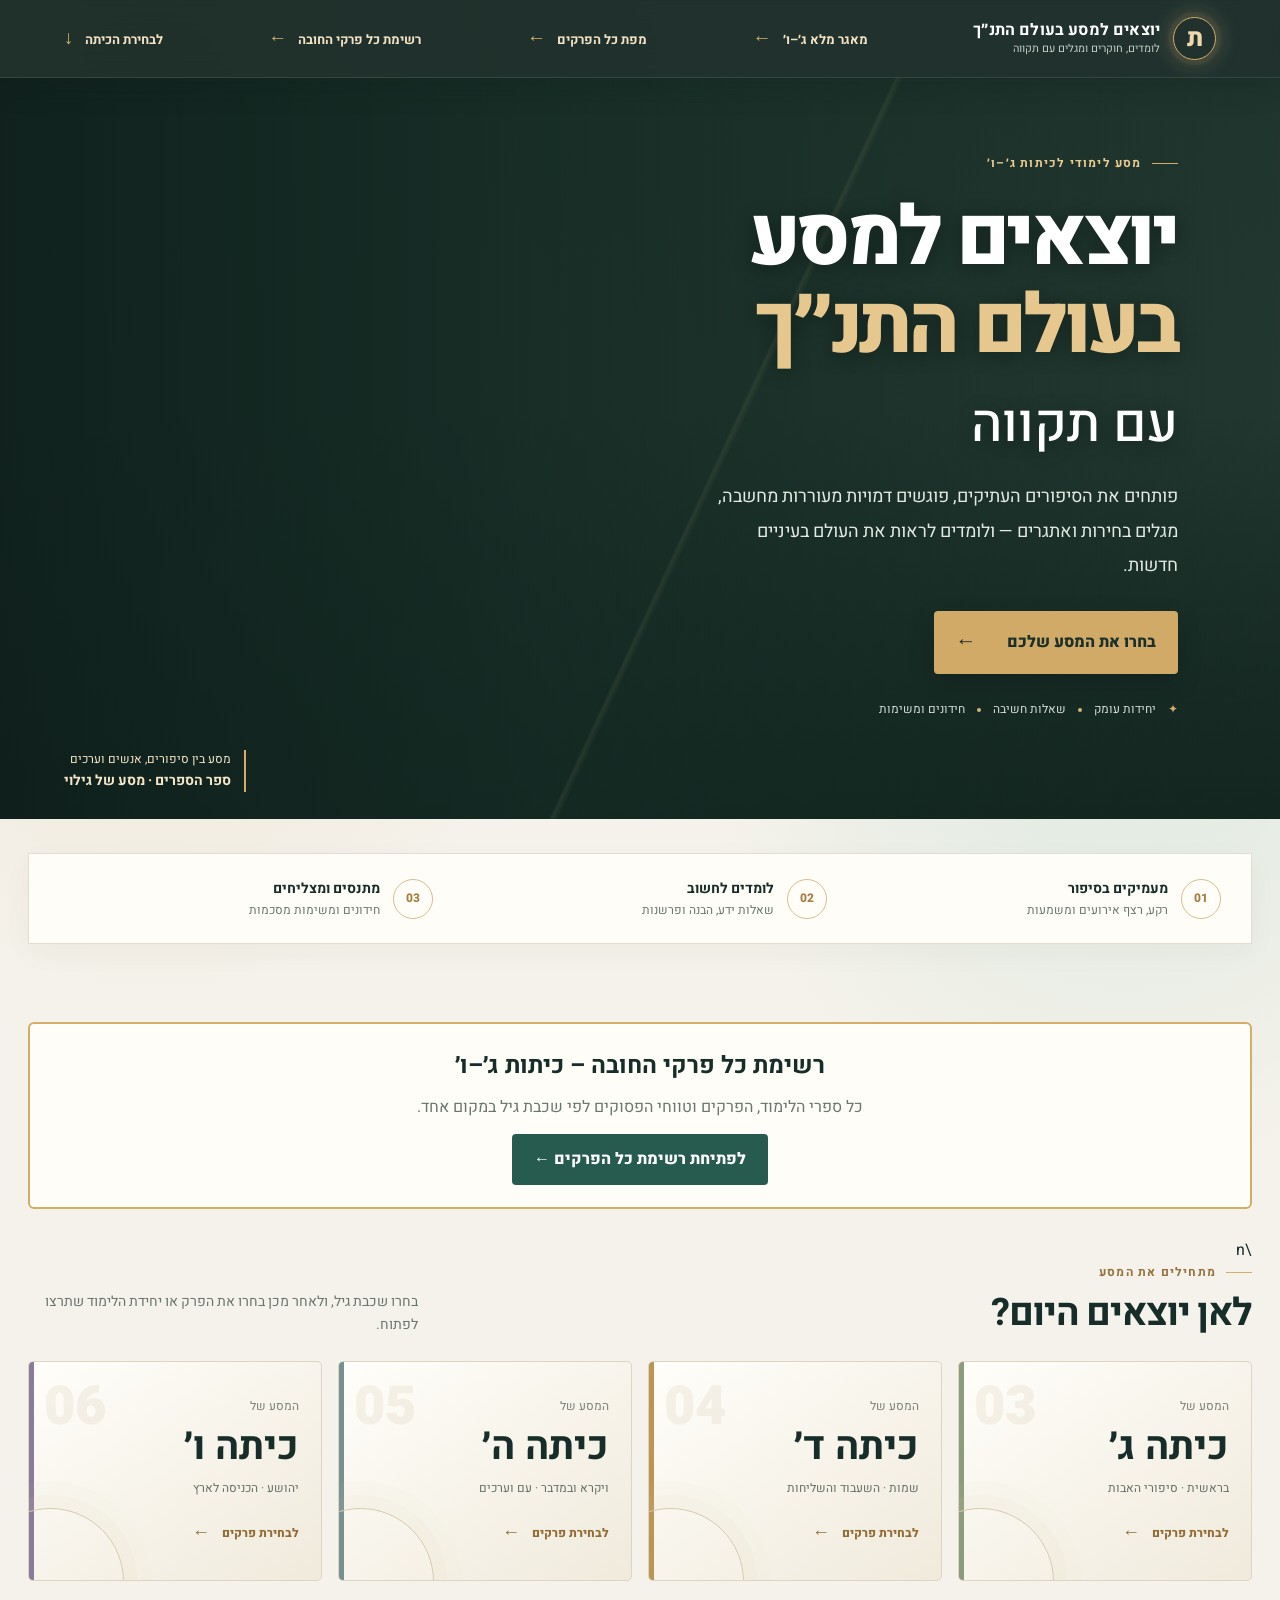
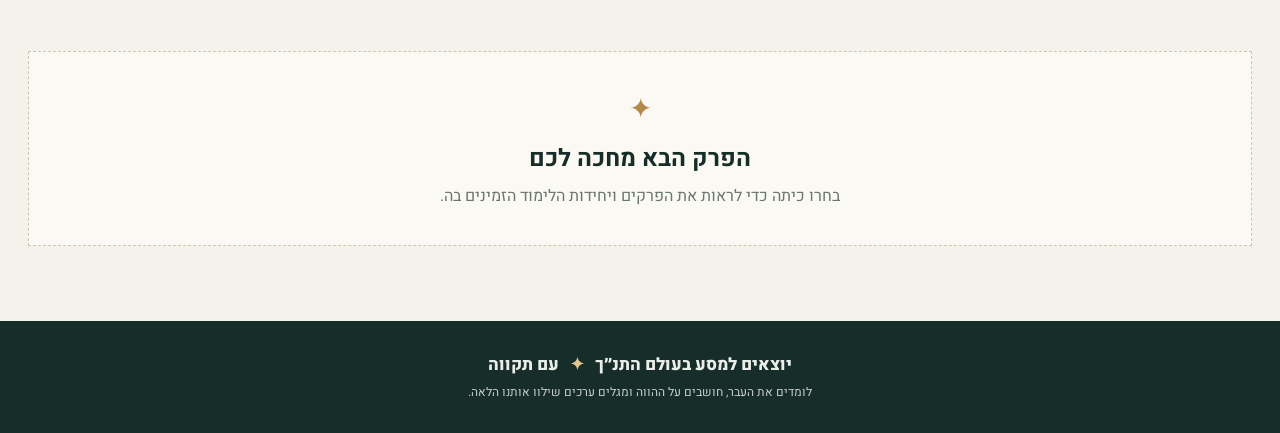
==== index.html @ 04697b56 "Remove old grade redirect so compact chapter picker opens" ====
<!doctype html>
<html lang="he" dir="rtl">
<head>
<meta charset="utf-8"><meta name="viewport" content="width=device-width,initial-scale=1">
<meta name="theme-color" content="#142b28"><meta name="description" content="יוצאים למסע בעולם התנ״ך עם תקווה – סביבת למידה לתלמידי כיתות ג׳–ו׳">
<title>יוצאים למסע בעולם התנ״ך עם תקווה</title>
<link rel="manifest" href="manifest.webmanifest"><link rel="stylesheet" href="style.css?v=12">
</head>
<body>
<header class="topbar"><a class="brand" href="./"><span class="brand-seal">ת</span><span><strong>יוצאים למסע בעולם התנ״ך</strong><small>לומדים, חוקרים ומגלים עם תקווה</small></span></a><a class="top-link" href="curriculum-grades-3-6.html">מאגר מלא ג׳–ו׳ <span>←</span></a><a class="top-link" href="chapters.html">מפת כל הפרקים <span>←</span></a><a class="top-link" href="all-required-chapters.html">רשימת כל פרקי החובה <span>←</span></a><a class="top-link" href="#grades">לבחירת הכיתה <span>↓</span></a></header>
<main>
<section class="hero">
<div class="hero-shade"></div>
<div class="hero-copy"><div class="eyebrow"><span></span> מסע לימודי לכיתות ג׳–ו׳</div>
<h1>יוצאים למסע<br><em>בעולם התנ״ך</em><br><span class="with-name">עם תקווה</span></h1>
<p class="hero-lead">פותחים את הסיפורים העתיקים, פוגשים דמויות מעוררות מחשבה, מגלים בחירות ואתגרים — ולומדים לראות את העולם בעיניים חדשות.</p>
<a class="primary-cta" href="#grades">בחרו את המסע שלכם <b>←</b></a>
<div class="hero-proof"><span>✦</span> יחידות עומק <i></i> שאלות חשיבה <i></i> חידונים ומשימות</div></div>
<div class="hero-caption"><span>מסע בין סיפורים, אנשים וערכים</span><b>ספר הספרים · מסע של גילוי</b></div>
</section>
<section class="intro-strip"><div><span class="strip-icon">01</span><span><strong>מעמיקים בסיפור</strong><small>רקע, רצף אירועים ומשמעות</small></span></div><div><span class="strip-icon">02</span><span><strong>לומדים לחשוב</strong><small>שאלות ידע, הבנה ופרשנות</small></span></div><div><span class="strip-icon">03</span><span><strong>מתנסים ומצליחים</strong><small>חידונים ומשימות מסכמות</small></span></div></section>
<section style="margin:28px 0;padding:22px 24px;background:#fffdf8;border:2px solid #d5ad69;border-radius:6px;text-align:center"><h2 style="margin:0 0 8px">רשימת כל פרקי החובה – כיתות ג׳–ו׳</h2><p style="margin:0 0 14px;color:#69766f">כל ספרי הלימוד, הפרקים וטווחי הפסוקים לפי שכבת גיל במקום אחד.</p><a href="all-required-chapters.html" style="display:inline-block;background:#285b50;color:white;padding:12px 22px;border-radius:4px;font-weight:800">לפתיחת רשימת כל הפרקים ←</a></section>\n<section class="grades-section" id="grades"><div class="section-heading"><div><div class="eyebrow dark"><span></span> מתחילים את המסע</div><h2>לאן יוצאים היום?</h2></div><p>בחרו שכבת גיל, ולאחר מכן בחרו את הפרק או יחידת הלימוד שתרצו לפתוח.</p></div>
<div class="grade-grid">
<button class="grade-card grade-3" data-grade="3"><span class="grade-number">03</span><span class="grade-label">המסע של</span><strong>כיתה ג׳</strong><span class="grade-desc">בראשית · סיפורי האבות</span><span class="grade-action">לבחירת פרקים <b>←</b></span></button>
<button class="grade-card grade-4" data-grade="4"><span class="grade-number">04</span><span class="grade-label">המסע של</span><strong>כיתה ד׳</strong><span class="grade-desc">שמות · השעבוד והשליחות</span><span class="grade-action">לבחירת פרקים <b>←</b></span></button>
<button class="grade-card grade-5" data-grade="5"><span class="grade-number">05</span><span class="grade-label">המסע של</span><strong>כיתה ה׳</strong><span class="grade-desc">ויקרא ובמדבר · עם וערכים</span><span class="grade-action">לבחירת פרקים <b>←</b></span></button>
<button class="grade-card grade-6" data-grade="6"><span class="grade-number">06</span><span class="grade-label">המסע של</span><strong>כיתה ו׳</strong><span class="grade-desc">יהושע · הכניסה לארץ</span><span class="grade-action">לבחירת פרקים <b>←</b></span></button>
</div></section>
<section id="content" class="learning-area" aria-live="polite"><div class="empty-state"><span class="empty-star">✦</span><h2>הפרק הבא מחכה לכם</h2><p>בחרו כיתה כדי לראות את הפרקים ויחידות הלימוד הזמינים בה.</p></div></section>
</main><footer><div class="footer-brand">יוצאים למסע בעולם התנ״ך <span>✦</span> עם תקווה</div><p>לומדים את העבר, חושבים על ההווה ומגלים ערכים שילוו אותנו הלאה.</p></footer>
<script src="chapter-menu.js?v=1"></script><script src="app.js?v=14"></script><script>if("serviceWorker"in navigator){window.addEventListener("load",()=>navigator.serviceWorker.register("./service-worker.js"));}</script>
</body></html>
---- style.css ----
@import url('https://fonts.googleapis.com/css2?family=Heebo:wght@300;400;500;600;700;800;900&display=swap');
:root{--forest:#172d29;--forest2:#29483e;--gold:#d5ad69;--sand:#f3eee3;--paper:#fffdf8;--muted:#69766f;--line:#e4ddcf}
*{box-sizing:border-box}html{scroll-behavior:smooth}body{margin:0;background:#f5f2eb;color:var(--forest);font-family:Heebo,Arial,sans-serif;line-height:1.65}a{color:inherit;text-decoration:none}
.topbar{height:78px;display:flex;align-items:center;justify-content:space-between;padding:0 max(5vw,22px);background:#172d29;color:#fff;border-bottom:1px solid #ffffff1b}.brand{display:flex;align-items:center;gap:13px}.brand-seal{width:43px;height:43px;border:1px solid #d5ad69;border-radius:50%;display:grid;place-items:center;color:#f0d8ac;font-size:25px;font-weight:800}.brand strong,.brand small{display:block;line-height:1.35}.brand strong{font-size:16px;letter-spacing:.01em}.brand small{font-size:11px;color:#c4cfc7}.top-link{font-size:13px;color:#f3e3c4;font-weight:700}.top-link span{color:var(--gold);font-size:19px;margin-right:8px}
main{max-width:1280px;margin:auto;padding:0 28px}.hero{position:relative;min-height:590px;margin:0 -28px;overflow:hidden;display:flex;align-items:center;background-color:#263d35;background-image:linear-gradient(90deg,rgba(13,28,25,.90) 0%,rgba(20,42,35,.77) 42%,rgba(18,37,31,.22) 100%),linear-gradient(0deg,rgba(12,26,22,.72),transparent 55%),url('https://marche-saint-pierre.fr/images/wp-871-1920.jpg');background-position:center;background-size:cover}
.hero:after{content:"";position:absolute;inset:0;background:linear-gradient(115deg,transparent 55%,#e4c58a16 55.2%,transparent 55.6%);pointer-events:none}.hero-shade{position:absolute;inset:0;background:radial-gradient(ellipse at 77% 42%,transparent 0%,#142a2440 65%)}.hero-copy{position:relative;z-index:1;width:min(680px,65%);padding:76px 8% 100px;color:white}.eyebrow{font-size:12px;letter-spacing:.1em;font-weight:700;color:#e8c98f;display:flex;align-items:center;gap:10px}.eyebrow span{width:26px;height:1px;background:var(--gold)}h1{font-size:clamp(46px,6.5vw,82px);line-height:1.08;letter-spacing:-.045em;margin:21px 0 20px;font-weight:800;text-shadow:0 3px 20px #0005}h1 em{font-style:normal;color:#e6c78e}h1 .with-name{font-size:.64em;font-weight:500;letter-spacing:0;color:#fff}.hero-lead{font-size:18px;line-height:1.9;color:#e4e9e4;max-width:550px;margin:0 0 28px}.primary-cta{display:inline-flex;align-items:center;gap:30px;background:#d2aa67;color:#1b3029;padding:14px 22px;border-radius:4px;font-weight:800;box-shadow:0 8px 25px #0003;transition:.2s}.primary-cta:hover{background:#f0d7a8;transform:translateY(-2px)}.primary-cta b{font-size:21px}.hero-proof{margin-top:26px;font-size:12px;color:#d5ddd7;display:flex;align-items:center;gap:12px;flex-wrap:wrap}.hero-proof span{color:var(--gold)}.hero-proof i{height:4px;width:4px;border-radius:50%;background:#d4b579}.hero-caption{position:absolute;z-index:1;left:5%;bottom:27px;color:#f5e6c7;border-right:2px solid var(--gold);padding-right:13px}.hero-caption span,.hero-caption b{display:block}.hero-caption span{font-size:12px}.hero-caption b{font-size:14px}
.intro-strip{display:grid;grid-template-columns:repeat(3,1fr);background:#fffdf8;border:1px solid var(--line);padding:23px 30px;margin:34px 0 78px;gap:20px;box-shadow:0 9px 30px #352d1e0a}.intro-strip>div{display:flex;align-items:center;gap:13px}.strip-icon{flex:0 0 40px;width:40px;height:40px;border:1px solid #d7bd8d;color:#a77e43;border-radius:50%;display:grid;place-items:center;font-size:12px;font-weight:800}.intro-strip strong,.intro-strip small{display:block}.intro-strip strong{font-size:14px}.intro-strip small{font-size:12px;color:var(--muted)}
.grades-section{padding:0 0 35px}.section-heading{display:flex;justify-content:space-between;align-items:end;gap:20px;margin-bottom:25px}.eyebrow.dark{color:#987341}.section-heading h2{font-size:clamp(28px,4vw,38px);line-height:1.2;margin:8px 0 0;letter-spacing:-.03em}.section-heading>p{max-width:390px;color:var(--muted);font-size:14px;margin:0}.grade-grid{display:grid;grid-template-columns:repeat(4,1fr);gap:16px}.grade-card{position:relative;overflow:hidden;text-align:right;min-height:220px;padding:23px 22px;background:linear-gradient(145deg,#fffefa,#f0eadc);border:1px solid #ded4c2;border-radius:5px;cursor:pointer;color:var(--forest);font-family:inherit;transition:transform .2s,box-shadow .2s,border-color .2s}.grade-card:before{content:"";position:absolute;inset:0 auto 0 0;width:5px;background:#a58a5e}.grade-card:after{content:"";position:absolute;width:145px;height:145px;border:1px solid #d7c9ae;border-radius:50%;left:-52px;bottom:-75px;box-shadow:0 0 0 13px #d7c9ae12,0 0 0 27px #d7c9ae0c}.grade-card:hover,.grade-card:focus-visible{transform:translateY(-5px);box-shadow:0 16px 34px #2c382e18;border-color:#b99a66;outline:none}.grade-number{position:absolute;left:15px;top:5px;font-size:54px;font-weight:900;color:#a68b5d19}.grade-label{display:block;font-size:12px;color:#7b8279}.grade-card>strong{display:block;font-size:39px;line-height:1.3;margin:7px 0}.grade-desc{display:block;color:#657168;font-size:12px}.grade-action{display:flex;align-items:center;gap:12px;margin-top:22px;font-size:12px;font-weight:800;color:#936d35}.grade-action b{font-size:18px}.grade-3:before{background:#8b9c7a}.grade-4:before{background:#bc9454}.grade-5:before{background:#778f91}.grade-6:before{background:#897b9b}
.learning-area{padding:35px 0 75px;scroll-margin-top:25px}.empty-state{text-align:center;border:1px dashed #cfc4ae;padding:35px 20px;background:#fbf9f3}.empty-star{font-size:28px;color:#b38a4c}.empty-state h2{margin:5px 0}.empty-state p{color:var(--muted);margin:0}.unit-shell{background:#fffdf8;border:1px solid var(--line);padding:clamp(20px,4vw,42px);box-shadow:0 10px 30px #183b3609}.unit-back{border:0;background:none;color:#8b6a38;font:700 13px Heebo;cursor:pointer;padding:0;margin-bottom:20px}.unit-meta{font-size:12px;color:#98743e;font-weight:700}.unit-shell h2{font-size:clamp(27px,4vw,38px);line-height:1.25;margin:7px 0 25px}.unit-shell h3{font-size:21px;margin:30px 0 10px;color:var(--forest);border-bottom:1px solid var(--line);padding-bottom:8px}.unit-shell p,.unit-shell li{font-size:16px;color:#43554e}.unit-shell article{background:#f7f4eb;padding:15px 18px;margin:12px 0}.unit-shell article h4{margin:0 0 5px}.unit-shell article p{margin:0}.unit-shell ol{padding-right:22px}.unit-shell li{padding:8px 0}.unit-shell details{margin-top:6px;color:#8a6a3a;font-size:14px}.unit-shell summary{cursor:pointer;font-weight:700}.unit-shell details p{font-size:14px;margin:5px 0}.unit-shell button:not(.unit-back){border:1px solid #d9c9a8;background:#fff;padding:10px 14px;margin:5px;cursor:pointer;font:500 14px Heebo;color:var(--forest)}.unit-shell button:disabled{opacity:.7}.unit-shell #feedback{font-weight:700;color:#8a6a3a}
.deep-unit-list{display:grid;grid-template-columns:repeat(2,1fr);gap:13px;margin-top:23px}.deep-unit-link{display:flex;align-items:center;justify-content:space-between;gap:14px;padding:19px;border:1px solid #e1d8c8;background:linear-gradient(140deg,#fffefa,#f4efe4);transition:.2s}.deep-unit-link:hover{transform:translateY(-3px);border-color:#b99a66;box-shadow:0 9px 20px #263b3010}.deep-unit-link strong,.deep-unit-link small{display:block}.deep-unit-link strong{font-size:16px}.deep-unit-link small{font-size:12px;color:var(--muted);margin-top:4px}.deep-unit-link b{font-size:12px;color:#98743e;white-space:nowrap}
footer{text-align:center;padding:30px 20px;background:#172d29;color:#e9eee8}.footer-brand{font-weight:800;font-size:17px}.footer-brand span{color:#e2c58e;margin:0 7px}footer p{font-size:12px;color:#c4d0c8;margin:4px 0 0}
@media(max-width:850px){.hero{min-height:540px}.hero-copy{width:78%;padding-right:7%}.grade-grid{grid-template-columns:repeat(2,1fr)}}
@media(max-width:600px){.topbar{height:70px;padding:0 15px}.brand strong{font-size:13px}.brand small{font-size:10px}.top-link{font-size:12px}main{padding:0 15px}.hero{margin:0 -15px;min-height:610px;background-position:58% center}.hero-copy{width:100%;padding:65px 25px 100px}h1{font-size:52px}.hero-lead{font-size:16px;line-height:1.8}.hero-caption{left:20px;bottom:20px}.intro-strip{grid-template-columns:1fr;padding:18px 20px;margin:22px 0 55px;gap:14px}.section-heading{display:block}.section-heading h2{font-size:29px}.section-heading>p{margin-top:9px}.grade-grid{gap:10px}.grade-card{min-height:190px;padding:17px 14px}.grade-card>strong{font-size:31px}.grade-number{font-size:42px}.grade-action{margin-top:13px}.deep-unit-list{grid-template-columns:1fr}.deep-unit-link{align-items:flex-start;flex-direction:column}.deep-unit-link b{margin-top:3px}.learning-area{padding-top:25px}}


/* ===== מסע בתנ״ך: שכבת עיצוב חגיגית, זוהרת ואינטראקטיבית ===== */
:root{--glow-gold:#f4d28e;--glow-mint:#a8d9c5;--deep-night:#0b1e1b}
body{background:radial-gradient(ellipse at 12% 8%,#e8ddc7 0,transparent 32%),radial-gradient(ellipse at 88% 32%,#dce9df 0,transparent 28%),#f5f2eb}
.topbar{position:sticky;top:0;z-index:30;background:rgba(11,30,27,.91);backdrop-filter:blur(16px);box-shadow:0 8px 30px #081a1630}
.brand-seal{box-shadow:0 0 0 5px #d5ad6912,0 0 24px #e9c88755;animation:sealGlow 4s ease-in-out infinite}
.hero{isolation:isolate;background-image:linear-gradient(90deg,rgba(6,21,18,.91) 0%,rgba(13,38,31,.72) 46%,rgba(18,37,31,.12) 100%),linear-gradient(0deg,rgba(7,20,17,.76),transparent 60%),url('https://marche-saint-pierre.fr/images/wp-871-1920.jpg);background-position:center;background-size:cover}
.hero:before{content:"";position:absolute;inset:-30%;z-index:0;pointer-events:none;background:radial-gradient(circle at 72% 42%,#f1d59b26 0 2px,transparent 3px),radial-gradient(circle at 62% 23%,#fff4d533 0 1px,transparent 2px),radial-gradient(circle at 85% 68%,#d9efdf2c 0 2px,transparent 3px);background-size:130px 130px,95px 95px,170px 170px;animation:starDrift 32s linear infinite}
.hero:after{content:"";position:absolute;inset:0;z-index:0;pointer-events:none;background:linear-gradient(115deg,transparent 35%,#f3d89b13 49%,transparent 63%),radial-gradient(ellipse at 76% 48%,#d9c08b20,transparent 43%);mix-blend-mode:screen}
.hero-copy{animation:riseIn 1s cubic-bezier(.2,.7,.2,1) both}
.hero h1 em{text-shadow:0 0 28px #e8c98f55}
.primary-cta{position:relative;overflow:hidden;border-radius:999px;background:linear-gradient(115deg,#f3d79f,#c99c57);box-shadow:0 9px 30px #0004,0 0 0 1px #fff5 inset;transition:transform .3s,box-shadow .3s}
.primary-cta:after{content:"";position:absolute;inset:-50% auto -50% -45%;width:35%;transform:rotate(20deg);background:linear-gradient(90deg,transparent,#fff9,transparent);transition:left .65s}
.primary-cta:hover{transform:translateY(-4px) scale(1.025);box-shadow:0 16px 38px #0005,0 0 28px #e5c17b66}
.primary-cta:hover:after{left:120%}
.intro-strip{position:relative;margin-top:-38px;z-index:3;border:1px solid #fff;background:rgba(255,253,248,.88);backdrop-filter:blur(14px);border-radius:18px;box-shadow:0 20px 55px #1b30251b}
.strip-icon{background:linear-gradient(145deg,#fff,#eee2c9);box-shadow:0 5px 15px #9a78401a}
.grades-section{position:relative}
.section-heading h2{background:linear-gradient(90deg,#183a32,#8a6b3c);background-clip:text;-webkit-background-clip:text;color:transparent}
.grade-card{border:1px solid #ffffff;background:linear-gradient(145deg,rgba(255,255,255,.94),rgba(242,235,218,.91));border-radius:20px;box-shadow:0 10px 28px #1c302318,inset 0 1px #fff;transition:transform .35s cubic-bezier(.2,.8,.2,1),box-shadow .35s,border-color .35s}
.grade-card:before{width:7px;border-radius:0 10px 10px 0;filter:drop-shadow(0 0 8px currentColor)}
.grade-card:after{width:190px;height:190px;left:-70px;bottom:-100px;border-color:#c8ad7b66;box-shadow:0 0 0 15px #c8ad7b12,0 0 0 32px #c8ad7b0b,0 0 0 50px #c8ad7b08;transition:transform .5s}
.grade-card:hover,.grade-card:focus-visible{transform:translateY(-10px) scale(1.018);box-shadow:0 24px 48px #172d2930,0 0 0 1px #d5ad69aa;border-color:#d5ad69}
.grade-card:hover:after{transform:scale(1.2) rotate(18deg)}
.grade-number{color:#a68b5d25;transition:transform .4s,color .4s}
.grade-card:hover .grade-number{transform:translateY(-5px) scale(1.08);color:#a68b5d42}
.grade-card>strong{background:linear-gradient(100deg,#173b32,#9b7844);background-clip:text;-webkit-background-clip:text;color:transparent}
.grade-action{display:inline-flex;align-items:center;padding:7px 12px;border-radius:999px;background:#eee5d3}
.deep-unit-link{border-radius:15px;background:linear-gradient(135deg,#fffefa,#f1eadb);box-shadow:0 8px 22px #203b3510;transition:transform .28s,box-shadow .28s,border-color .28s}
.deep-unit-link:hover{transform:translateY(-5px) scale(1.01);box-shadow:0 16px 34px #203b3520;border-color:#c39b5e}
.unit-shell{border-radius:22px;box-shadow:0 20px 55px #183b3614;border:1px solid #fff}
.empty-state{border-radius:20px;background:linear-gradient(145deg,#fffdf8,#eee8d9);box-shadow:inset 0 0 40px #d9c79a16}
footer{position:relative;overflow:hidden;background:radial-gradient(ellipse at 50% 0,#31594c,#102722 65%)}
footer:before{content:"✦  ✧  ✦  ✧  ✦";position:absolute;inset:10px 0 auto;text-align:center;letter-spacing:35px;color:#e5c98b20;font-size:22px;pointer-events:none}
@keyframes riseIn{from{opacity:0;transform:translateY(24px)}to{opacity:1;transform:translateY(0)}}
@keyframes starDrift{from{transform:translate3d(0,0,0)}to{transform:translate3d(-90px,55px,0)}}
@keyframes sealGlow{0%,100%{box-shadow:0 0 0 5px #d5ad6912,0 0 14px #e9c88722}50%{box-shadow:0 0 0 7px #d5ad691a,0 0 28px #e9c88777}}
@media(max-width:600px){.intro-strip{margin-top:18px;border-radius:15px}.grade-card{border-radius:16px}.grade-card:hover{transform:translateY(-4px)}.hero:before{opacity:.55}}
@media(prefers-reduced-motion:reduce){*,*:before,*:after{scroll-behavior:auto!important;animation-duration:.01ms!important;animation-iteration-count:1!important;transition-duration:.01ms!important}}


/* === עדכון חזותי בולט: מהדורת מסע זוהרת === */
body{background:#101e1b}
.topbar{height:86px;background:linear-gradient(100deg,#071713 0%,#183d32 52%,#0b211c 100%);border-bottom:1px solid #e7c78366}
.brand-seal{width:52px;height:52px;font-size:29px;border:2px solid #f2d394;box-shadow:0 0 0 5px #f2d39422,0 0 34px #f2d39499, inset 0 0 15px #f2d39433}
.brand strong{font-size:18px}.brand small{font-size:12px;color:#f0d9ad}
.top-link{padding:10px 14px;border:1px solid #e8c98f55;border-radius:30px;background:#ffffff0b;transition:.25s}
.top-link:hover{background:#e7c783;color:#10251f;box-shadow:0 0 22px #e7c78366}
.hero{min-height:680px;border-radius:0 0 34px 34px;box-shadow:0 25px 65px #071b16aa;background-image:linear-gradient(90deg,rgba(3,16,13,.94),rgba(9,31,24,.76) 44%,rgba(12,34,27,.08)),linear-gradient(0deg,rgba(4,18,14,.82),transparent 70%),url('https://images.unsplash.com/photo-1500530855697-b586d89ba3ee?auto=format&fit=crop&w=2200&q=85')}
.hero:before{inset:0;background-image:radial-gradient(circle,#f6d99caa 1px,transparent 2px),radial-gradient(circle,#ffffff77 1px,transparent 2px);background-size:73px 73px,117px 117px;animation:starDrift 22s linear infinite;opacity:.65}
.hero:after{background:linear-gradient(115deg,transparent 25%,#f4d99b30 48%,transparent 68%),radial-gradient(ellipse at 75% 45%,#f4d99b33,transparent 48%);mix-blend-mode:screen}
.hero-copy{width:min(760px,72%);padding-top:90px;padding-bottom:120px}
.hero h1{font-size:clamp(58px,7.5vw,100px);text-shadow:0 5px 35px #000b}
.hero h1 em{color:#ffe0a0;text-shadow:0 0 18px #f1c979,0 0 48px #e9bc6c88}
.hero-lead{font-size:20px;color:#fff;max-width:620px;text-shadow:0 2px 12px #000}
.primary-cta{padding:17px 30px;font-size:17px;box-shadow:0 12px 36px #0008,0 0 0 2px #fff5 inset,0 0 32px #eac47b66}
.hero-proof{font-size:14px;color:#fff}
.hero-caption{background:#071b16aa;padding:12px 18px;border:1px solid #f2d39466;border-right:3px solid #f2d394;border-radius:12px;backdrop-filter:blur(10px)}
.intro-strip{margin-top:-48px;padding:30px 34px;border-radius:24px;background:linear-gradient(120deg,#fffefaee,#f2e6ccf2);border:1px solid #fff;box-shadow:0 24px 65px #081c1766}
.strip-icon{width:52px;height:52px;flex-basis:52px;font-size:14px;border:2px solid #c7a363;color:#76501f;box-shadow:0 0 0 6px #c7a36320,0 7px 20px #70501d22}
.intro-strip strong{font-size:16px;color:#17382e}.intro-strip small{font-size:13px}
.grades-section{padding:30px 0 55px}
.section-heading h2{font-size:clamp(36px,5vw,52px);color:#f7e4bd;background:none;-webkit-text-fill-color:#f7e4bd;text-shadow:0 3px 22px #d4b06b55}
.section-heading>p{color:#d4dfd7;font-size:16px}
.eyebrow.dark{color:#e6c58b}
.grade-grid{gap:22px}
.grade-card{min-height:260px;padding:30px 26px;border:1px solid #f4dfb788;border-radius:25px;background:linear-gradient(145deg,#fff 0%,#f7edda 58%,#e7dcc4 100%);box-shadow:0 18px 42px #0005,inset 0 2px #fff;transform:translateZ(0)}
.grade-card:before{width:10px;box-shadow:0 0 20px currentColor}
.grade-card:after{width:230px;height:230px;border:2px solid #c8a66b77;box-shadow:0 0 0 18px #c8a66b18,0 0 0 38px #c8a66b10,0 0 0 60px #c8a66b09}
.grade-number{font-size:76px;color:#a17b3c35}
.grade-label{font-size:14px;color:#74644b}
.grade-card>strong{font-size:46px}
.grade-desc{font-size:14px;color:#4b5c51}
.grade-action{margin-top:25px;padding:10px 16px;background:linear-gradient(100deg,#244f40,#102a22);color:#ffe1a2;border:1px solid #cda96766;box-shadow:0 5px 15px #142b2340}
.grade-action b{font-size:21px}
.grade-card:hover,.grade-card:focus-visible{transform:translateY(-13px) scale(1.025);box-shadow:0 30px 60px #0008,0 0 0 2px #f0ce8a,0 0 38px #d8b36c55}
.learning-area{background:#f7f1e5;border-radius:28px;padding:35px;margin:10px 0 70px;box-shadow:0 20px 60px #0004}
.empty-state{border:1px dashed #bda16d}
footer{border-top:1px solid #d9b66f66}
@media(max-width:850px){.hero{min-height:610px}.grade-grid{gap:14px}}
@media(max-width:600px){.topbar{height:auto;min-height:70px;flex-wrap:wrap;gap:8px;padding:12px}.brand{width:100%}.top-link{font-size:11px;padding:7px 9px}.hero{min-height:620px;border-radius:0 0 22px 22px}.hero-copy{width:100%;padding:62px 24px 110px}.hero h1{font-size:58px}.hero-lead{font-size:17px}.intro-strip{margin-top:18px;padding:20px}.grades-section{padding-top:20px}.grade-card{min-height:215px;padding:20px 15px}.grade-card>strong{font-size:35px}.grade-number{font-size:55px}.learning-area{padding:18px;margin-bottom:40px}}
@media(prefers-reduced-motion:reduce){.hero:before,.brand-seal{animation:none}}


/* ===== WOW EXPERIENCE: cinematic light, depth and motion ===== */
:root{--wow-gold:#ffe2a0;--wow-teal:#72e0c0;--wow-violet:#b7a1ff}
body{background:radial-gradient(ellipse at 8% 18%,#174b3d 0,transparent 28%),radial-gradient(ellipse at 92% 42%,#49386a 0,transparent 30%),linear-gradient(145deg,#071713,#102d26 48%,#0a1c20);background-attachment:fixed}
.topbar{background:linear-gradient(100deg,#061510ee,#173e32ee,#17132cee);border-bottom:1px solid #f6d99b88;box-shadow:0 10px 35px #0008,0 1px 0 #fff2 inset}
.brand-seal{position:relative;isolation:isolate;border:2px solid var(--wow-gold);color:#fff2ce;box-shadow:0 0 0 5px #f8d78b22,0 0 20px #f8d78b99,0 0 55px #f8d78b66;animation:wowSeal 3s ease-in-out infinite}
.brand-seal:after{content:"";position:absolute;inset:-9px;border:1px dashed #f6d99b99;border-radius:50%;animation:wowSpin 18s linear infinite}
.top-link{border:1px solid #f4d99b66;border-radius:30px;padding:9px 15px;background:linear-gradient(120deg,#ffffff18,#ffffff04);box-shadow:0 4px 18px #0003;transition:.3s}
.top-link:hover{color:#12271f;background:linear-gradient(110deg,#ffe6ad,#c7954e);box-shadow:0 0 28px #f4d28eaa;transform:translateY(-3px)}
.hero{min-height:760px;border-radius:0 0 42px 42px;isolation:isolate;box-shadow:0 35px 90px #000b,0 1px 0 #fff5 inset;background-image:linear-gradient(90deg,#04140fee 0%,#0b241dd9 38%,#10271c55 72%,#101b1740),linear-gradient(0deg,#061711ee,transparent 64%),url('https://images.unsplash.com/photo-1470770841072-f978cf4d019e?auto=format&fit=crop&w=2400&q=90');background-position:center 54%;background-size:cover}
.hero:before{content:"";position:absolute;inset:-10%;z-index:0;pointer-events:none;opacity:.8;background-image:radial-gradient(circle,#ffe6b8 0 1px,transparent 2px),radial-gradient(circle,#9cebd6 0 1px,transparent 2px),radial-gradient(circle,#fff 0 1px,transparent 2px);background-size:89px 89px,137px 137px,211px 211px;background-position:0 0,45px 65px,90px 20px;animation:wowParticles 38s linear infinite}
.hero:after{content:"";position:absolute;z-index:0;inset:-30%;pointer-events:none;background:conic-gradient(from 0deg at 70% 50%,transparent 0deg,#ffe3a01c 28deg,transparent 62deg,#7ce5ca18 110deg,transparent 160deg);filter:blur(18px);animation:wowAurora 18s ease-in-out infinite alternate}
.hero-shade{z-index:0;background:radial-gradient(ellipse at 72% 45%,transparent 0,#06171144 55%,#061711aa 100%)}
.hero-copy{width:min(800px,74%);padding-top:110px;padding-bottom:140px;animation:wowEntrance 1.15s cubic-bezier(.16,1,.3,1) both}
.hero .eyebrow{font-size:14px;color:#ffe2a0;text-shadow:0 0 18px #f3ce82}
.hero .eyebrow span{height:2px;width:42px;box-shadow:0 0 15px #ffe2a0}
.hero h1{font-size:clamp(64px,8.5vw,112px);line-height:1.02;letter-spacing:-.055em;text-shadow:0 7px 35px #000,0 0 50px #0008}
.hero h1 em{display:inline-block;color:#ffe2a0;text-shadow:0 0 12px #ffe2a0,0 0 36px #e8b95f,0 0 80px #e8b95f88;animation:wowText 4s ease-in-out infinite}
.hero h1 .with-name{color:#fff; text-shadow:0 3px 25px #000}
.hero-lead{font-size:21px;color:#fff;text-shadow:0 2px 15px #000;max-width:650px}
.primary-cta{border:1px solid #fff4;background:linear-gradient(110deg,#fff0bf,#e2b968 45%,#b9823e);color:#14271f;padding:18px 34px;font-size:18px;border-radius:50px;box-shadow:0 10px 28px #0008,0 0 0 5px #f4d28e20,0 0 40px #f4d28e77;animation:wowPulse 3.4s ease-in-out infinite}
.primary-cta:before{content:"";position:absolute;inset:-3px;border:1px solid #ffe7b5;border-radius:inherit;opacity:.6;animation:wowRing 2.6s ease-out infinite}
.primary-cta:hover{transform:translateY(-6px) scale(1.045);box-shadow:0 18px 45px #0009,0 0 55px #f4d28eaa}
.hero-proof{font-size:14px;color:#fff;text-shadow:0 2px 8px #000}
.hero-caption{background:#071a15b8;border:1px solid #f4d28e88;border-right:3px solid #ffe2a0;border-radius:14px;padding:13px 18px;backdrop-filter:blur(14px);box-shadow:0 12px 35px #0008,0 0 25px #e9c67b22}
.intro-strip{margin-top:-55px;position:relative;z-index:4;border:1px solid #fff;border-radius:26px;padding:32px;background:linear-gradient(120deg,#fffefaee,#f4e6c9ed);box-shadow:0 25px 70px #0009,0 0 0 1px #f6d99b77,0 0 45px #e9c67b22;backdrop-filter:blur(20px)}
.intro-strip>div{transition:transform .35s}
.intro-strip>div:hover{transform:translateY(-7px)}
.strip-icon{width:56px;height:56px;flex-basis:56px;border:2px solid #c99c55;color:#77501f;box-shadow:0 0 0 6px #d4b16a22,0 8px 25px #77501f22;background:linear-gradient(145deg,#fff,#f3dfb8)}
.grades-section{padding:44px 0 65px}
.section-heading h2{font-size:clamp(38px,5vw,56px);color:#ffe5b0;-webkit-text-fill-color:#ffe5b0;text-shadow:0 0 28px #e5c17b55,0 5px 20px #0008}
.section-heading>p{color:#e1eee7;font-size:16px}
.eyebrow.dark{color:#f4d28e}
.grade-grid{gap:24px;perspective:1200px}
.grade-card{isolation:isolate;min-height:285px;padding:32px 27px;border:1px solid #fff;border-radius:26px;background:linear-gradient(145deg,#fff 0%,#f9efd9 58%,#e6d6b8 100%);box-shadow:0 20px 45px #0007,0 1px 0 #fff inset;transition:transform .45s cubic-bezier(.2,.8,.2,1),box-shadow .45s;transform-style:preserve-3d}
.grade-card:before{width:9px;z-index:-1;box-shadow:0 0 22px currentColor}
.grade-card:after{width:250px;height:250px;left:-75px;bottom:-120px;border:2px solid #c8a66b88;box-shadow:0 0 0 18px #c8a66b20,0 0 0 38px #c8a66b14,0 0 0 62px #c8a66b0d;transition:transform .7s}
.grade-card .grade-number{font-size:86px;color:#9d7a433d;text-shadow:0 4px 12px #fff}
.grade-card>strong{font-size:49px;text-shadow:0 2px 0 #fff}
.grade-card:hover,.grade-card:focus-visible{transform:translateY(-16px) rotateX(3deg) rotateY(-2deg) scale(1.035);box-shadow:0 35px 65px #000a,0 0 0 2px #ffe3a0,0 0 45px #e7bf6b99;outline:none}
.grade-card:hover:after{transform:scale(1.35) rotate(28deg)}
.grade-action{padding:11px 17px;border-radius:50px;background:linear-gradient(110deg,#244f40,#0c241d);color:#ffe5ad;border:1px solid #e4c17c88;box-shadow:0 6px 20px #122b2255}
.learning-area{background:linear-gradient(145deg,#fffdf8,#eee4cf);border:1px solid #fff;border-radius:30px;padding:clamp(22px,4vw,42px);box-shadow:0 30px 80px #0008,0 0 0 1px #e9c67b55}
.unit-shell{border-radius:26px;box-shadow:0 25px 70px #142d2530,0 0 0 1px #d5ad6977}
.deep-unit-link{border-radius:18px;border:1px solid #fff;box-shadow:0 12px 30px #142d2522}
.deep-unit-link:hover{box-shadow:0 20px 45px #142d2544,0 0 0 1px #d5ad69;transform:translateY(-7px) scale(1.015)}
footer{background:radial-gradient(ellipse at 50% -20%,#3e6a54,#102b22 58%,#071712);border-top:1px solid #f4d28e66;box-shadow:0 -18px 50px #0005}
@keyframes wowSpin{to{transform:rotate(360deg)}}
@keyframes wowSeal{0%,100%{box-shadow:0 0 0 5px #f8d78b22,0 0 20px #f8d78b77}50%{box-shadow:0 0 0 9px #f8d78b2b,0 0 42px #f8d78bba}}
@keyframes wowParticles{from{transform:translate3d(0,0,0)}to{transform:translate3d(-130px,90px,0)}}
@keyframes wowAurora{from{transform:rotate(-12deg) scale(.95);opacity:.45}to{transform:rotate(18deg) scale(1.12);opacity:.9}}
@keyframes wowEntrance{from{opacity:0;transform:translateY(45px) scale(.98);filter:blur(5px)}to{opacity:1;transform:translateY(0) scale(1);filter:blur(0)}}
@keyframes wowText{0%,100%{filter:brightness(1)}50%{filter:brightness(1.28)}}
@keyframes wowPulse{0%,100%{box-shadow:0 10px 28px #0008,0 0 0 5px #f4d28e20,0 0 25px #f4d28e55}50%{box-shadow:0 14px 35px #0009,0 0 0 9px #f4d28e16,0 0 48px #f4d28eaa}}
@keyframes wowRing{0%{transform:scale(1);opacity:.7}100%{transform:scale(1.16);opacity:0}}
@media(max-width:850px){.hero{min-height:650px}.grade-card{min-height:245px}}
@media(max-width:600px){.hero{min-height:650px;border-radius:0 0 24px 24px;background-position:58% center}.hero-copy{padding:65px 22px 110px;width:100%}.hero h1{font-size:clamp(55px,15vw,72px)}.hero-lead{font-size:17px}.intro-strip{margin-top:18px;padding:20px;border-radius:18px}.grades-section{padding-top:25px}.grade-grid{gap:13px}.grade-card{min-height:220px;padding:20px 14px;border-radius:18px}.grade-card .grade-number{font-size:58px}.grade-card>strong{font-size:35px}.grade-card:hover{transform:translateY(-5px) scale(1.01)}.learning-area{padding:18px;border-radius:18px}}
@media(prefers-reduced-motion:reduce){.hero:before,.hero:after,.brand-seal,.brand-seal:after,.hero-copy,.hero h1 em,.primary-cta,.primary-cta:before{animation:none!important}.grade-card,.top-link{transition:none!important}}


/* ===== SIGNATURE EDITION: immersive, premium, maximum visual impact ===== */
html{scroll-padding-top:95px}
body{position:relative;overflow-x:hidden}
body:before{content:"";position:fixed;inset:0;z-index:-1;pointer-events:none;opacity:.22;background-image:linear-gradient(30deg,#ffffff08 12%,transparent 12.5%,transparent 87%,#ffffff08 87.5%),linear-gradient(150deg,#ffffff08 12%,transparent 12.5%,transparent 87%,#ffffff08 87.5%);background-size:54px 94px}
.topbar{height:92px;padding-inline:max(4vw,22px);border-bottom:1px solid #ffe2a066}
.brand{gap:16px}
.brand-seal{width:58px;height:58px;font-size:31px}
.top-link{font-size:13px;letter-spacing:.01em}
.hero{min-height:min(820px,88vh);margin-inline:-28px;border-radius:0 0 48px 48px}
.hero:before{background-image:radial-gradient(circle,#ffe9c7 0 1px,transparent 2px),radial-gradient(circle,#8ee9d2 0 1px,transparent 2px),radial-gradient(circle,#fff 0 1.2px,transparent 2px),radial-gradient(circle,#f2c77b 0 2px,transparent 3px);background-size:83px 83px,131px 131px,197px 197px,277px 277px;background-position:0 0,55px 25px,110px 80px,20px 140px;opacity:.8}
.hero-copy{width:min(850px,76%);padding-inline:9%;padding-top:clamp(75px,10vh,130px)}
.hero h1{font-size:clamp(68px,9vw,124px);line-height:.99;margin-block:28px}
.hero h1 em{background:linear-gradient(100deg,#fff0c7 0%,#d6a957 28%,#fff2ca 50%,#c18b43 72%,#fff0c7 100%);background-size:220% auto;background-clip:text;-webkit-background-clip:text;color:transparent;-webkit-text-fill-color:transparent;animation:wowGoldFlow 7s linear infinite}
.hero-lead{font-size:clamp(18px,2vw,23px);line-height:1.9;max-width:660px}
.hero-proof{gap:16px;margin-top:32px}
.hero-proof i{width:5px;height:5px;box-shadow:0 0 12px #ffe2a0}
.hero-caption{bottom:34px;left:4%;border-radius:16px;padding:15px 20px}
.hero-caption b{font-size:15px}
.primary-cta{font-size:19px;padding:20px 38px;letter-spacing:.01em}
.intro-strip{padding:34px 40px;margin-bottom:78px}
.intro-strip>div{padding:5px 8px}
.strip-icon{width:62px;height:62px;flex-basis:62px;font-size:15px}
.grades-section{padding-bottom:75px}
.section-heading{margin-bottom:34px}
.section-heading h2{font-size:clamp(42px,5.3vw,62px)}
.section-heading>p{line-height:1.9}
.grade-grid{gap:26px}
.grade-card{min-height:310px;padding:35px 30px;overflow:hidden}
.grade-card:before{width:11px}
.grade-card:after{width:275px;height:275px;left:-90px;bottom:-140px}
.grade-card .grade-number{font-size:96px;top:2px;left:20px}
.grade-label{font-size:15px}
.grade-card>strong{font-size:54px;margin-top:12px}
.grade-desc{font-size:15px}
.grade-action{margin-top:30px;padding:12px 19px;font-size:13px;position:relative;overflow:hidden}
.grade-action:after{content:"";position:absolute;top:-50%;bottom:-50%;left:-50%;width:28%;transform:skewX(-20deg);background:linear-gradient(90deg,transparent,#fff9,transparent);transition:left .7s}
.grade-card:hover .grade-action:after{left:140%}
.grade-card:nth-child(1){background:radial-gradient(circle at 10% 100%,#dce9d2,transparent 55%),linear-gradient(145deg,#fff,#f7f0df)}
.grade-card:nth-child(2){background:radial-gradient(circle at 10% 100%,#f3dfb8,transparent 55%),linear-gradient(145deg,#fff,#f6eddd)}
.grade-card:nth-child(3){background:radial-gradient(circle at 10% 100%,#d5e6e1,transparent 55%),linear-gradient(145deg,#fff,#edf2e9)}
.grade-card:nth-child(4){background:radial-gradient(circle at 10% 100%,#e2d9ef,transparent 55%),linear-gradient(145deg,#fff,#f0ebf5)}
.learning-area{padding:clamp(25px,4vw,55px);border-radius:34px}
.empty-state{padding:55px 25px;border-radius:24px}
.empty-star{display:inline-grid;place-items:center;width:64px;height:64px;border-radius:50%;background:radial-gradient(circle,#fff4d6,#e8d4a9);box-shadow:0 0 0 9px #d5ad6922,0 0 38px #d5ad6977;font-size:34px}
.unit-shell{padding:clamp(25px,5vw,55px)}
.unit-shell h2{font-size:clamp(32px,4vw,48px)}
.unit-shell article{border:1px solid #e9dfca;border-radius:16px;background:linear-gradient(135deg,#fffdf8,#f2ecdf);box-shadow:0 8px 22px #273b2e0a;padding:20px 22px}
.unit-shell details{border-radius:12px;background:#f1eadb;padding:10px 13px}
.deep-unit-list{gap:18px}
.deep-unit-link{padding:23px;border-radius:20px}
footer{padding:48px 20px 42px}
.footer-brand{font-size:20px;letter-spacing:.02em}
footer p{font-size:14px}
@keyframes wowGoldFlow{to{background-position:220% center}}
@keyframes cardFloat{0%,100%{transform:translateY(0)}50%{transform:translateY(-3px)}}
@media(min-width:1000px){.grade-card:nth-child(2),.grade-card:nth-child(4){animation:cardFloat 6s ease-in-out infinite}.grade-card:nth-child(3){animation:cardFloat 6s ease-in-out 1.5s infinite}}
@media(max-width:850px){.topbar{height:auto;min-height:82px;flex-wrap:wrap;padding-block:12px}.hero{margin-inline:-28px;min-height:680px}.hero-copy{width:86%;padding-inline:7%}.grade-card{min-height:260px}.grade-card>strong{font-size:44px}}
@media(max-width:600px){.topbar{gap:7px}.brand{width:100%}.brand-seal{width:48px;height:48px}.hero{margin-inline:-15px;min-height:680px;border-radius:0 0 26px 26px}.hero-copy{width:100%;padding:68px 22px 125px}.hero h1{font-size:clamp(57px,15.5vw,75px);margin-block:22px}.hero-lead{font-size:17px}.hero-caption{left:15px;bottom:18px;padding:10px 13px}.primary-cta{font-size:16px;padding:16px 24px}.intro-strip{padding:19px;margin-bottom:48px}.strip-icon{width:48px;height:48px;flex-basis:48px}.section-heading h2{font-size:38px}.grade-grid{gap:12px}.grade-card{min-height:220px;padding:20px 14px;border-radius:18px}.grade-card .grade-number{font-size:60px;left:10px}.grade-card>strong{font-size:36px}.grade-label,.grade-desc{font-size:12px}.grade-action{margin-top:17px;padding:8px 11px;font-size:11px}.learning-area{padding:16px;border-radius:20px}.empty-state{padding:32px 15px}footer{padding:35px 18px}}
@media(prefers-reduced-motion:reduce){.hero h1 em,.grade-card{animation:none!important}}
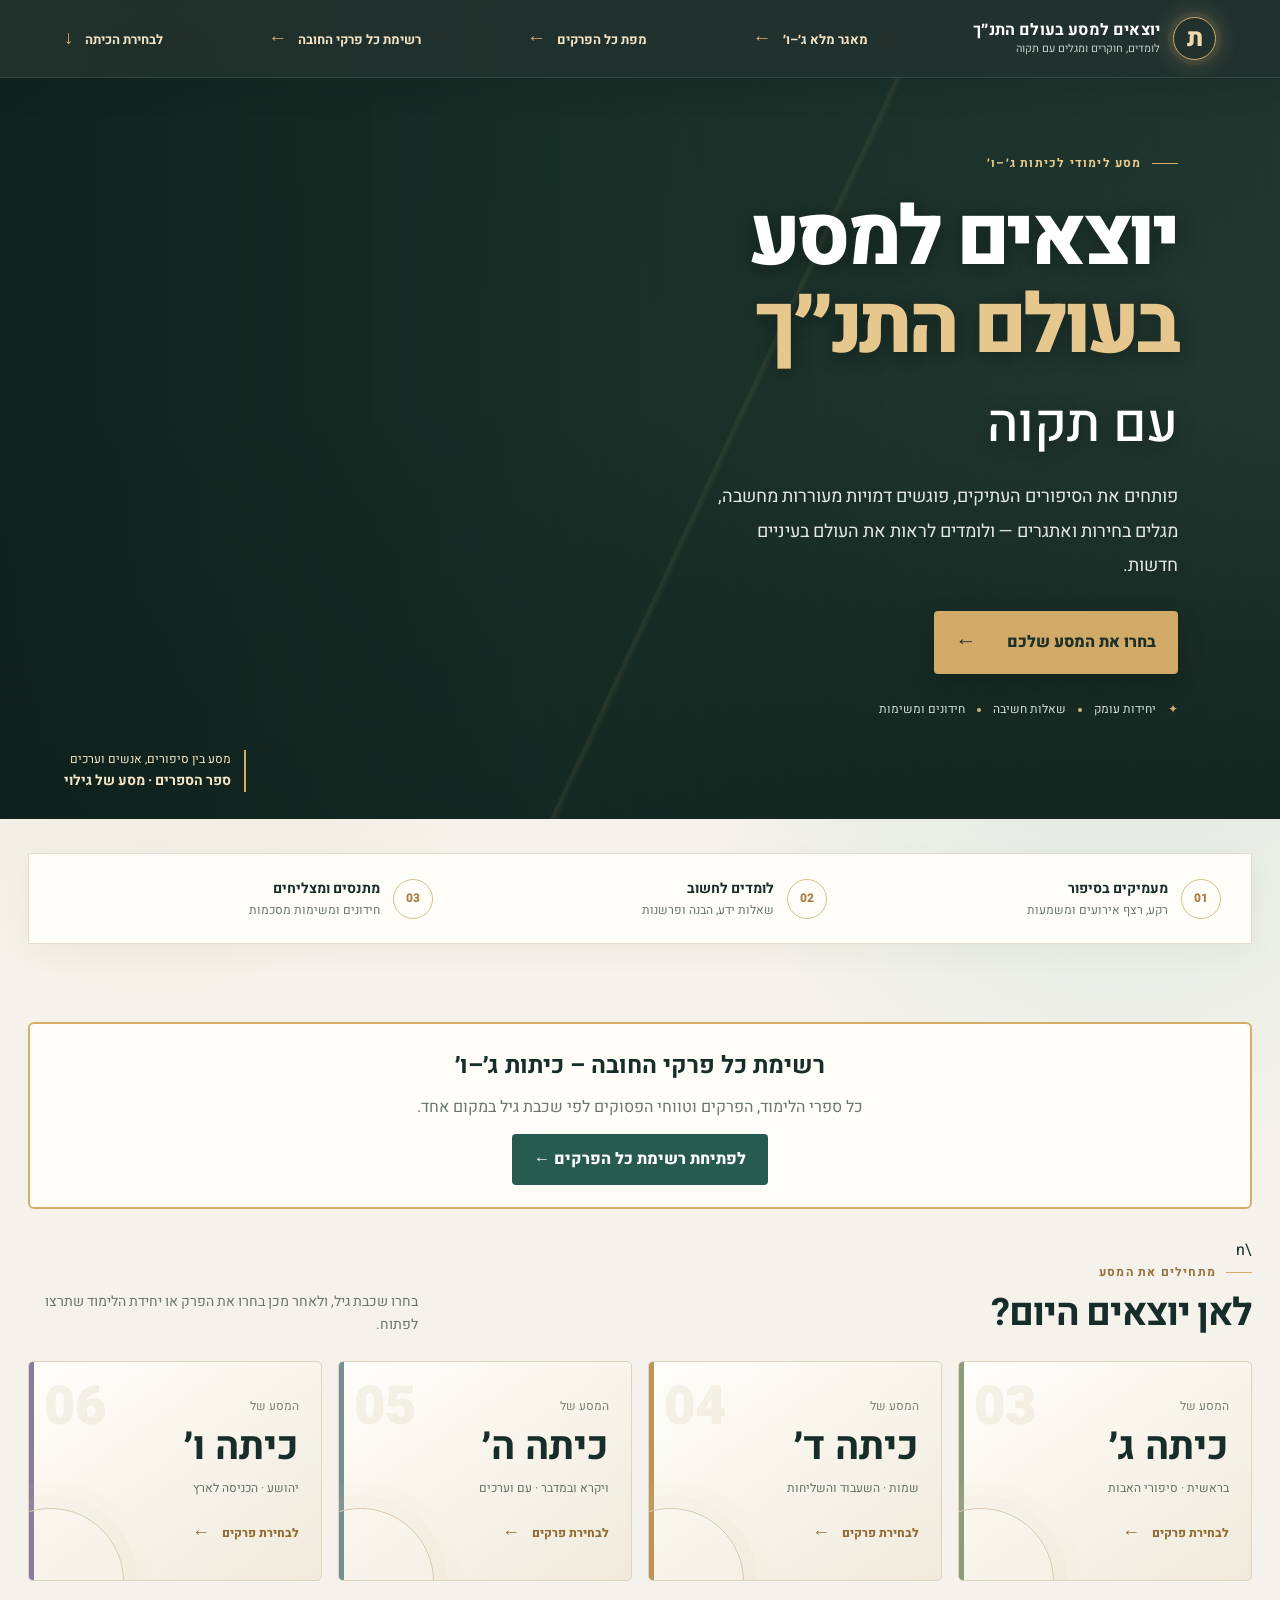
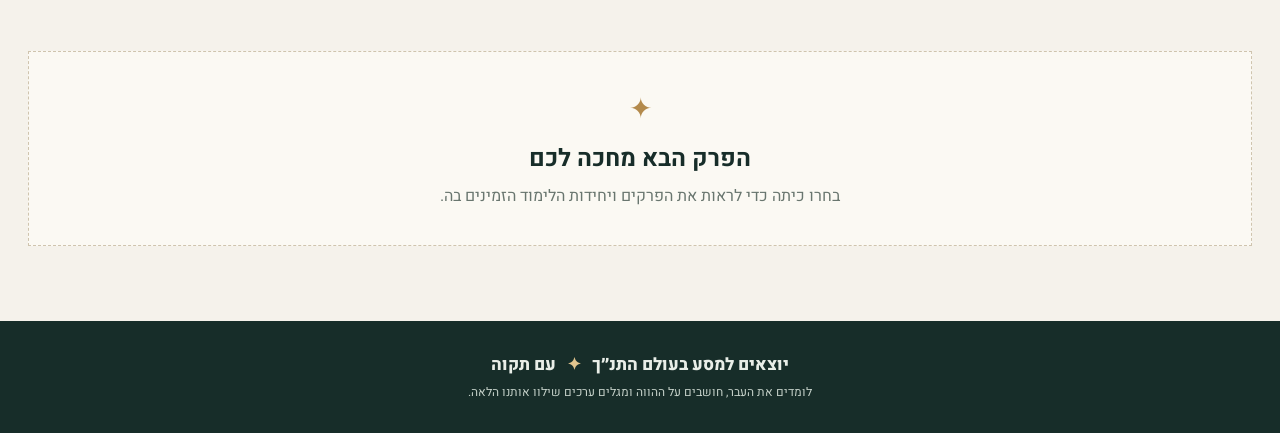
==== commit de758929: "Add interactive games and correct brand spelling" ====
--- a/index.html
+++ b/index.html
@@ -2,17 +2,17 @@
 <html lang="he" dir="rtl">
 <head>
 <meta charset="utf-8"><meta name="viewport" content="width=device-width,initial-scale=1">
-<meta name="theme-color" content="#142b28"><meta name="description" content="יוצאים למסע בעולם התנ״ך עם תקווה – סביבת למידה לתלמידי כיתות ג׳–ו׳">
-<title>יוצאים למסע בעולם התנ״ך עם תקווה</title>
+<meta name="theme-color" content="#142b28"><meta name="description" content="יוצאים למסע בעולם התנ״ך עם תקוה – סביבת למידה לתלמידי כיתות ג׳–ו׳">
+<title>יוצאים למסע בעולם התנ״ך עם תקוה</title>
 <link rel="manifest" href="manifest.webmanifest"><link rel="stylesheet" href="style.css?v=12">
 </head>
 <body>
-<header class="topbar"><a class="brand" href="./"><span class="brand-seal">ת</span><span><strong>יוצאים למסע בעולם התנ״ך</strong><small>לומדים, חוקרים ומגלים עם תקווה</small></span></a><a class="top-link" href="curriculum-grades-3-6.html">מאגר מלא ג׳–ו׳ <span>←</span></a><a class="top-link" href="chapters.html">מפת כל הפרקים <span>←</span></a><a class="top-link" href="all-required-chapters.html">רשימת כל פרקי החובה <span>←</span></a><a class="top-link" href="#grades">לבחירת הכיתה <span>↓</span></a></header>
+<header class="topbar"><a class="brand" href="./"><span class="brand-seal">ת</span><span><strong>יוצאים למסע בעולם התנ״ך</strong><small>לומדים, חוקרים ומגלים עם תקוה</small></span></a><a class="top-link" href="curriculum-grades-3-6.html">מאגר מלא ג׳–ו׳ <span>←</span></a><a class="top-link" href="chapters.html">מפת כל הפרקים <span>←</span></a><a class="top-link" href="all-required-chapters.html">רשימת כל פרקי החובה <span>←</span></a><a class="top-link" href="#grades">לבחירת הכיתה <span>↓</span></a></header>
 <main>
 <section class="hero">
 <div class="hero-shade"></div>
 <div class="hero-copy"><div class="eyebrow"><span></span> מסע לימודי לכיתות ג׳–ו׳</div>
-<h1>יוצאים למסע<br><em>בעולם התנ״ך</em><br><span class="with-name">עם תקווה</span></h1>
+<h1>יוצאים למסע<br><em>בעולם התנ״ך</em><br><span class="with-name">עם תקוה</span></h1>
 <p class="hero-lead">פותחים את הסיפורים העתיקים, פוגשים דמויות מעוררות מחשבה, מגלים בחירות ואתגרים — ולומדים לראות את העולם בעיניים חדשות.</p>
 <a class="primary-cta" href="#grades">בחרו את המסע שלכם <b>←</b></a>
 <div class="hero-proof"><span>✦</span> יחידות עומק <i></i> שאלות חשיבה <i></i> חידונים ומשימות</div></div>
@@ -27,6 +27,6 @@
 <button class="grade-card grade-6" data-grade="6"><span class="grade-number">06</span><span class="grade-label">המסע של</span><strong>כיתה ו׳</strong><span class="grade-desc">יהושע · הכניסה לארץ</span><span class="grade-action">לבחירת פרקים <b>←</b></span></button>
 </div></section>
 <section id="content" class="learning-area" aria-live="polite"><div class="empty-state"><span class="empty-star">✦</span><h2>הפרק הבא מחכה לכם</h2><p>בחרו כיתה כדי לראות את הפרקים ויחידות הלימוד הזמינים בה.</p></div></section>
-</main><footer><div class="footer-brand">יוצאים למסע בעולם התנ״ך <span>✦</span> עם תקווה</div><p>לומדים את העבר, חושבים על ההווה ומגלים ערכים שילוו אותנו הלאה.</p></footer>
+</main><footer><div class="footer-brand">יוצאים למסע בעולם התנ״ך <span>✦</span> עם תקוה</div><p>לומדים את העבר, חושבים על ההווה ומגלים ערכים שילוו אותנו הלאה.</p></footer>
 <script src="chapter-menu.js?v=1"></script><script src="app.js?v=14"></script><script>if("serviceWorker"in navigator){window.addEventListener("load",()=>navigator.serviceWorker.register("./service-worker.js"));}</script>
 </body></html>
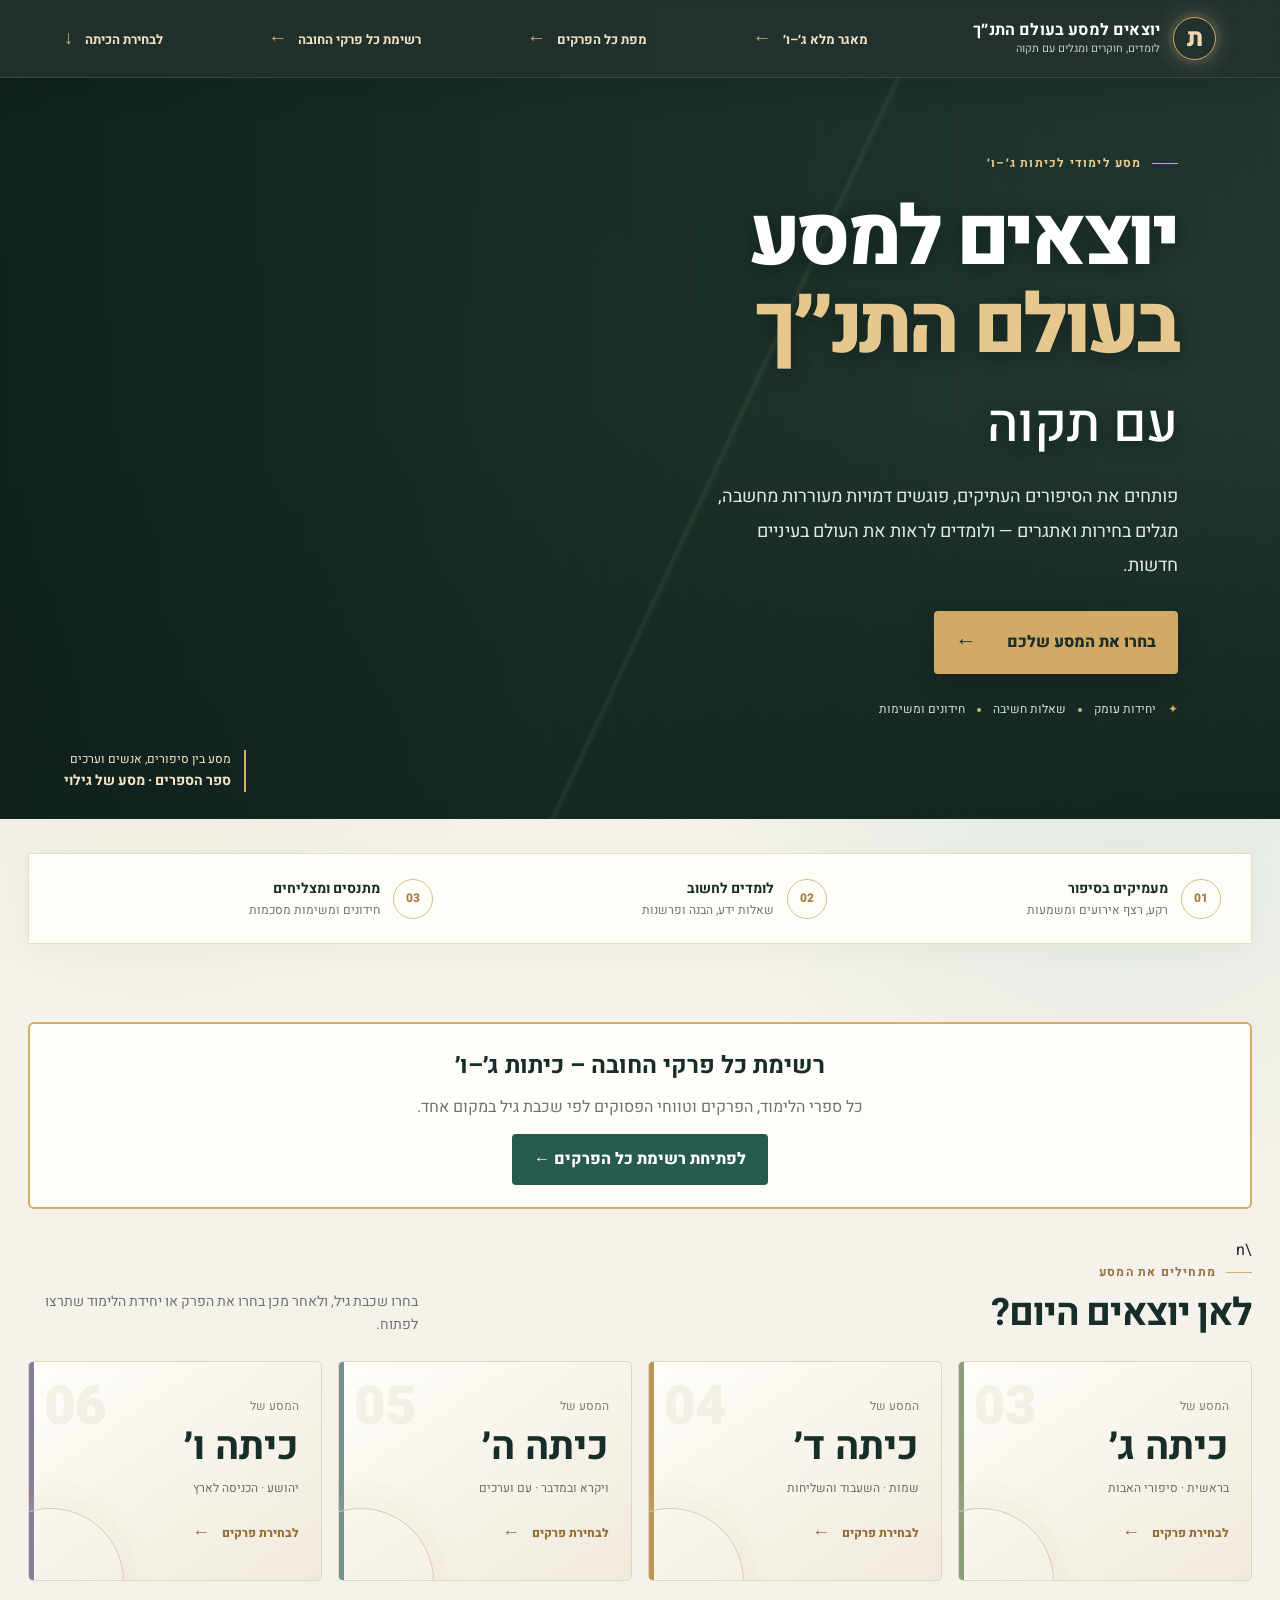
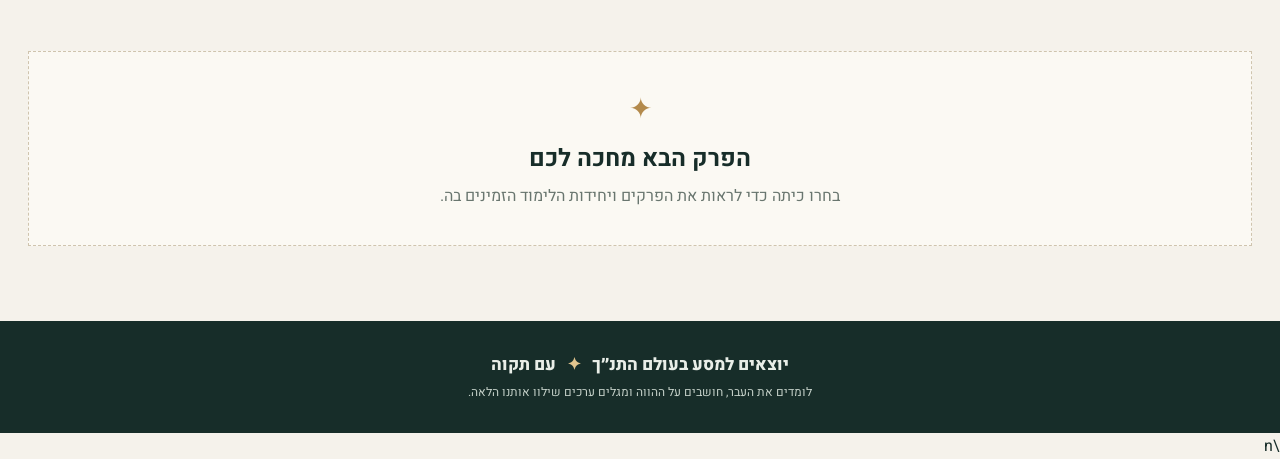
==== commit 0eefa622: "Remove curriculum source attribution from main page" ====
--- a/index.html
+++ b/index.html
@@ -28,5 +28,19 @@
 </div></section>
 <section id="content" class="learning-area" aria-live="polite"><div class="empty-state"><span class="empty-star">✦</span><h2>הפרק הבא מחכה לכם</h2><p>בחרו כיתה כדי לראות את הפרקים ויחידות הלימוד הזמינים בה.</p></div></section>
 </main><footer><div class="footer-brand">יוצאים למסע בעולם התנ״ך <span>✦</span> עם תקוה</div><p>לומדים את העבר, חושבים על ההווה ומגלים ערכים שילוו אותנו הלאה.</p></footer>
-<script src="chapter-menu.js?v=1"></script><script src="app.js?v=14"></script><script>if("serviceWorker"in navigator){window.addEventListener("load",()=>navigator.serviceWorker.register("./service-worker.js"));}</script>
-</body></html>+<script defer src="chapter-menu.js?v=2"></script><script defer src="app.js?v=15"></script><script>if("serviceWorker"in navigator){window.addEventListener("load",()=>navigator.serviceWorker.register("./service-worker.js"));}</script>
+<script>
+(function(){
+  function removeCurriculumSource(){
+    document.querySelectorAll("p,div,section,footer,small,li").forEach(function(el){
+      if(el.children.length && Array.from(el.children).some(function(child){return /מקור תוכנית הלימודים/.test(child.textContent||"");})) return;
+      var t=(el.textContent||"").replace(/\\s+/g," ");
+      if(t.includes("מקור תוכנית הלימודים") && (t.includes("תנ״ך ממלכתי") || t.includes("תנ\"ך ממלכתי") || t.includes("929"))){
+        el.remove();
+      }
+    });
+  }
+  removeCurriculumSource();
+  new MutationObserver(removeCurriculumSource).observe(document.documentElement,{childList:true,subtree:true});
+})();
+</script>\n</body></html>
